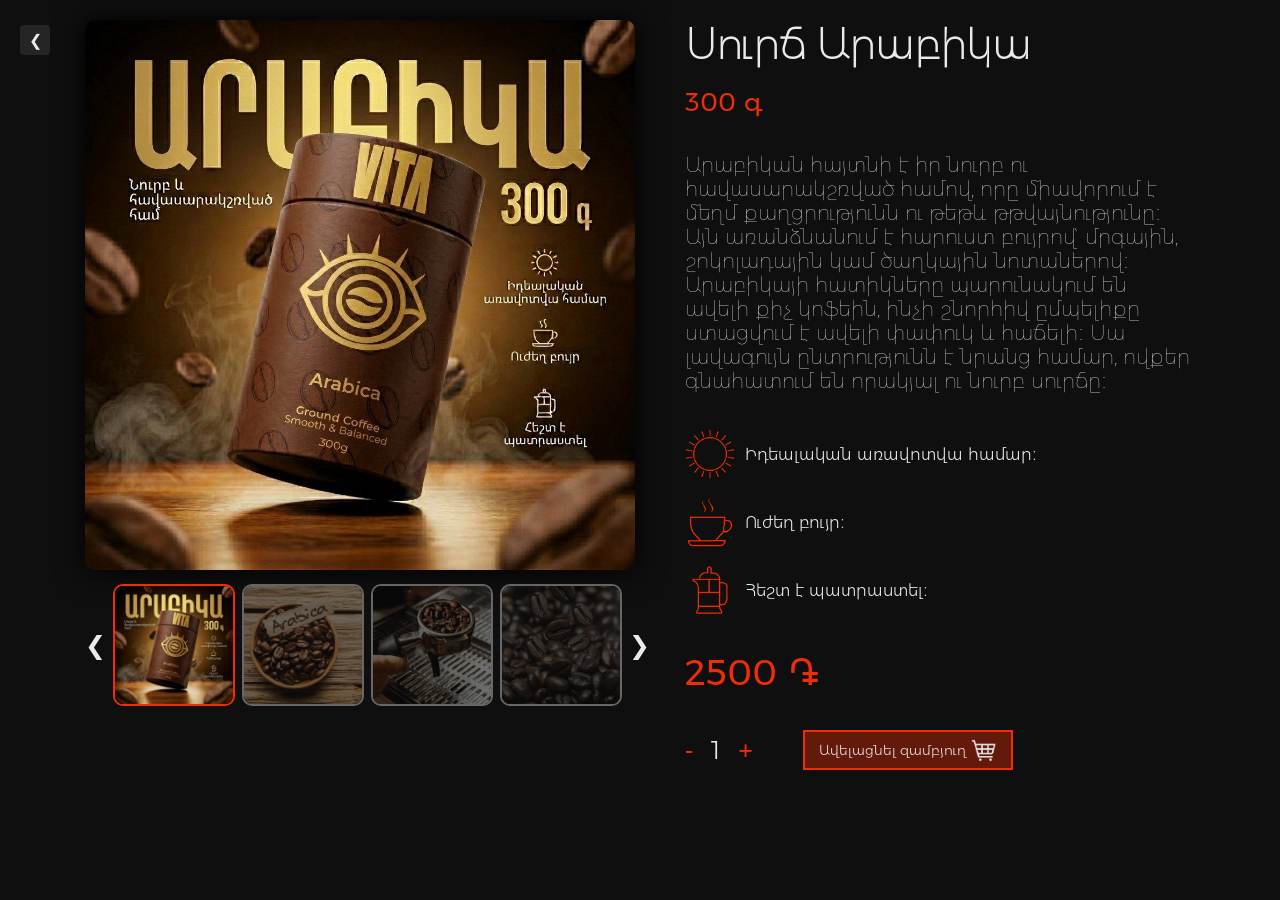
==== Arabica.html @ c27fc443 "first upload" ====
<!DOCTYPE html>
<html lang="en">
<head>
    <meta charset="UTF-8">
    <meta name="viewport" content="width=device-width, initial-scale=1.0">
    <title>Document</title>
    <link rel="stylesheet" href="Arabica.css">
</head>
<body>
    <div class="verev">
        <a href="./index.html#kofener"><div class="het-glavni"><span id="het-glavni">❮</span></div></a>
    </div>
    <video id="zagruzka" src="./VITA/xdfcgvhb.mp4" muted autoplay></video>
    <div class="himn">
        <div>
            <div class="nkar1">
                <img id="nkar" src="./VITA/Arabika.qart.jpg" alt="">
            </div>

            <div class="taki-nkarner">
                <button id="dzax">❮</button>
                <img class="taki aktiv" src="./VITA/Arabika.qart.jpg" alt="">
                <img class="taki" src="./nkar/Arabic.jpg" alt="">
                <img class="taki" src="./nkar/kofe1.jpg" alt="">
                <img class="taki" src="./nkar/kofe2.jpg" alt="">
                <button id="aj">❯</button>
            </div>
        </div>

        <div class="text">
            <h1>Սուրճ Արաբիկա</h1>
            <br>
            <p class="gram">300 գ</p>
            <br><br>
            <p class="bnutagir">Արաբիկան հայտնի է իր նուրբ ու հավասարակշռված համով, որը միավորում է մեղմ քաղցրությունն ու թեթև թթվայնությունը։ Այն առանձնանում է հարուստ բույրով՝ մրգային, շոկոլադային կամ ծաղկային նոտաներով։ Արաբիկայի հատիկները պարունակում են ավելի քիչ կոֆեին, ինչի շնորհիվ ըմպելիքը ստացվում է ավելի փափուկ և հաճելի։ Սա լավագույն ընտրությունն է նրանց համար, ովքեր գնահատում են որակյալ ու նուրբ սուրճը։
</p>
            <br><br>

            <p class="hatkanish"><img width="50" src="./nkar/arev.png" alt=""> Իդեալական առավոտվա համար։</p>
            <br>
            <p class="hatkanish"><img width="50" src="./nkar/bajak-01.png" alt=""> Ուժեղ բույր։</p>
            <br>
            <p class="hatkanish"><img width="50" src="./nkar/jazva-01.png" alt=""> Հեշտ է պատրաստել։</p>
            <br><br>
            <p class="gin">2500 ֏</p>
            <br><br>
            <div id="gnum">
                <div class="qanak">
                    <button id="minus">-</button>
                    <span id="qanak"></span>
                    <button id="plus">+</button>
                </div>
                <button id="zambyux">Ավելացնել զամբյուղ <img width="25" src="./VITA/shopping-cart.png" alt=""></button>
            </div>
        </div>
    </div>
    </body>
    <script src="Arabica.js"></script>
</body>
</html>
---- Arabica.css ----
@font-face {
    font-family: "AtyanDsegh";
    src: url("./font/Montserratarm-Regular.otf") format("truetype");
    font-weight: normal;
    font-style: normal;
}
@font-face {
    font-family: "AtyanDsegh1";
    src: url("./font/Montserratarm-Thin.otf") format("truetype");
    font-weight: normal;
    font-style: normal;
}
@font-face {
    font-family: "AtyanDsegh2";
    src: url("./font/Montserratarm-Light.otf") format("truetype");
    font-weight: normal;
    font-style: normal;
}
*{
    margin: 0;
    padding: 0;
    box-sizing: border-box;
}
body{
    background-color: #0f0f0f;
    padding: 5px 15px 0 15px;
}
.het-glavni{
    margin: 20px 5px;
    width: 30px;
    height: 30px;
    display: flex;
    justify-content: center;
    align-items: center;
    border-radius: 4px;
    background-color: #252525;
    position: fixed;
}
.verev>a{
    color: #eaeaea;
    text-decoration: none;
}
.text>h1{
    font-family: "AtyanDsegh1";
    color: #eaeaea;
    display: flex;
    font-size: 40px;
}
.himn{
    padding: 15px 70px;
    display: flex;

}
.taki-nkarner{
    display: flex;
    align-items: center;
    gap: 7px;
}
#nkar{
    width: 550px;
    box-shadow: 0 0 30px ;
    border-radius: 10px;
    margin-bottom: 10px;
    margin-right: 50px;
}
.taki.aktiv{
    border: 2px solid #f02d06;
    opacity: 1;
}
.taki{
    width: 122px;
    border-radius: 10px;
    border: 2px solid #eaeaea;
    opacity: 0.4;
    cursor: pointer;
}
#dzax,
#aj{
    background: none;
    border: none;
    font-size: 25px;
    color: #eaeaea;
    cursor: pointer;
}
.gram{
    font-family: "AtyanDsegh";
    font-size: 25px;
    color: #f02d06;
}
.bnutagir{
    font-family: "AtyanDsegh1";
    font-size: 20px;
    color: #eaeaea;
}
.hatkanish{
    font-family: "AtyanDsegh2";
    display: flex;
    align-items: center;
    color: #eaeaea;
    gap: 10px;
}
.gin{
    font-family: "AtyanDsegh";
    font-size: 35px;
    color: #f02d06;
}
#gnum{
    display: flex;
}
#minus,
#plus{
    font-size: 25px;
    background: none;
    border: none;
    color: #f02d06;
    cursor: pointer;
}
#qanak{
    font-family: "AtyanDsegh2";
    font-size: 25px;
    color: #eaeaea;
    width: 45px;
    display: flex;
    justify-content: center;
}
.qanak{
    display: flex;
}
#gnum{
    display: flex;
    align-items: center;
    gap: 50px;
}
#zambyux{
    font-family: "AtyanDsegh2";
    width: 210px;
    height: 40px;
    background: #f02d0661;
    border: 2px solid #f02d06;
    color: #eaeaea;
    display: flex;
    justify-content: center;
    align-items: center;
    gap: 5px;
    cursor: pointer;
}
#zagruzka{
    position: fixed;
    top: 0;
    left: 0;
    width: 100%;
    height: 100%;
    object-fit: cover;
    z-index: 9999;
    transition: 0.5s;
}
#zagruzka.pahel{
    opacity: 0;
    visibility: hidden;
}
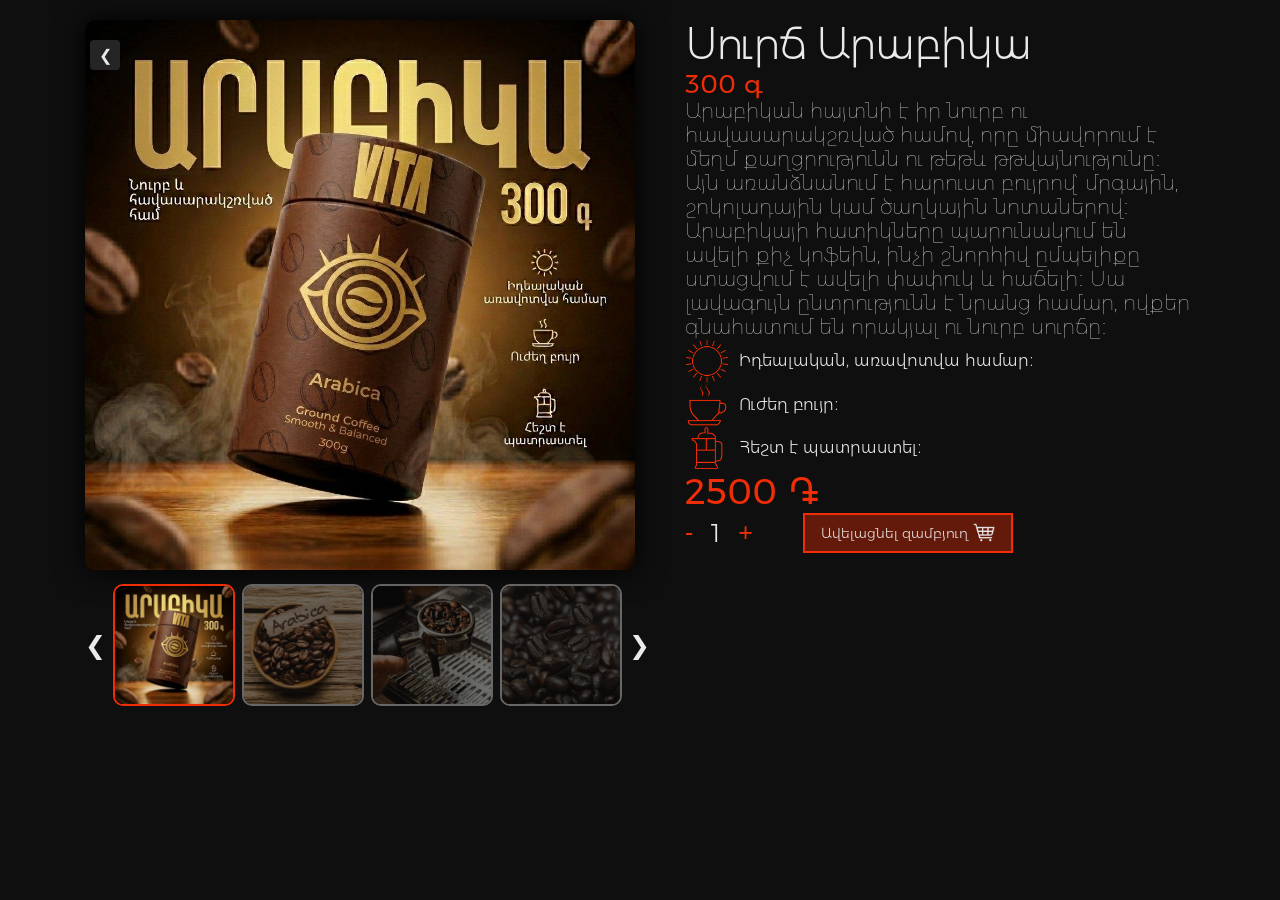
==== commit 0c59a716: "verjnakan" ====
--- a/Arabica.html
+++ b/Arabica.html
@@ -7,54 +7,44 @@
     <link rel="stylesheet" href="Arabica.css">
 </head>
 <body>
-    <div class="verev">
-        <a href="./index.html#kofener"><div class="het-glavni"><span id="het-glavni">❮</span></div></a>
-    </div>
-    <video id="zagruzka" src="./VITA/xdfcgvhb.mp4" muted autoplay></video>
-    <div class="himn">
-        <div>
-            <div class="nkar1">
-                <img id="nkar" src="./VITA/Arabika.qart.jpg" alt="">
+    <video id="zagruzka" src="./VITA/aaaaa.mp4" muted autoplay></video>
+        <div class="himn">
+            <div class="verev">
+                <a href="./index.html#kofener"><div class="het-glavni"><span id="het-glavni">❮</span></div></a>
+            </div>
+            <div class="nkarner">
+                <div class="nkar1">
+                    <img id="nkar" src="./VITA/Arabika.qart.jpg" alt="">
+                </div>
+
+                <div class="taki-nkarner">
+                    <button id="dzax">❮</button>
+                    <img class="taki aktiv" src="./VITA/Arabika.qart.jpg" alt="">
+                    <img class="taki" src="./nkar/Arabic.jpg" alt="">
+                    <img class="taki" src="./nkar/kofe1.jpg" alt="">
+                    <img class="taki" src="./nkar/kofe2.jpg" alt="">
+                    <button id="aj">❯</button>
+                </div>
             </div>
 
-            <div class="taki-nkarner">
-                <button id="dzax">❮</button>
-                <img class="taki aktiv" src="./VITA/Arabika.qart.jpg" alt="">
-                <img class="taki" src="./nkar/Arabic.jpg" alt="">
-                <img class="taki" src="./nkar/kofe1.jpg" alt="">
-                <img class="taki" src="./nkar/kofe2.jpg" alt="">
-                <button id="aj">❯</button>
+            <div class="text">
+                <h1>Սուրճ Արաբիկա</h1>
+                <p class="gram">300 գ</p>
+                <p class="bnutagir">Արաբիկան հայտնի է իր նուրբ ու հավասարակշռված համով, որը միավորում է մեղմ քաղցրությունն ու թեթև թթվայնությունը։ Այն առանձնանում է հարուստ բույրով՝ մրգային, շոկոլադային կամ ծաղկային նոտաներով։ Արաբիկայի հատիկները պարունակում են ավելի քիչ կոֆեին, ինչի շնորհիվ ըմպելիքը ստացվում է ավելի փափուկ և հաճելի։ Սա լավագույն ընտրությունն է նրանց համար, ովքեր գնահատում են որակյալ ու նուրբ սուրճը։</p>
+                <p class="hatkanish"><img style="width: 3.4vw;" src="./nkar/arev.png" alt=""> Իդեալական, առավոտվա համար։</p>
+                <p class="hatkanish"><img style="width: 3.4vw;" src="./nkar/bajak-01.png" alt=""> Ուժեղ բույր։</p>
+                <p class="hatkanish"><img style="width: 3.4vw;" src="./nkar/jazva-01.png" alt=""> Հեշտ է պատրաստել։</p>
+                <p class="gin">2500 ֏</p>
+                <div id="gnum">
+                    <div class="qanak">
+                        <button id="minus">-</button>
+                        <span id="qanak"></span>
+                        <button id="plus">+</button>
+                    </div>
+                    <button id="zambyux">Ավելացնել զամբյուղ <img style="width: 1.7vw;" src="./VITA/shopping-cart.png" alt=""></button>
+                </div>
             </div>
         </div>
-
-        <div class="text">
-            <h1>Սուրճ Արաբիկա</h1>
-            <br>
-            <p class="gram">300 գ</p>
-            <br><br>
-            <p class="bnutagir">Արաբիկան հայտնի է իր նուրբ ու հավասարակշռված համով, որը միավորում է մեղմ քաղցրությունն ու թեթև թթվայնությունը։ Այն առանձնանում է հարուստ բույրով՝ մրգային, շոկոլադային կամ ծաղկային նոտաներով։ Արաբիկայի հատիկները պարունակում են ավելի քիչ կոֆեին, ինչի շնորհիվ ըմպելիքը ստացվում է ավելի փափուկ և հաճելի։ Սա լավագույն ընտրությունն է նրանց համար, ովքեր գնահատում են որակյալ ու նուրբ սուրճը։
-</p>
-            <br><br>
-
-            <p class="hatkanish"><img width="50" src="./nkar/arev.png" alt=""> Իդեալական առավոտվա համար։</p>
-            <br>
-            <p class="hatkanish"><img width="50" src="./nkar/bajak-01.png" alt=""> Ուժեղ բույր։</p>
-            <br>
-            <p class="hatkanish"><img width="50" src="./nkar/jazva-01.png" alt=""> Հեշտ է պատրաստել։</p>
-            <br><br>
-            <p class="gin">2500 ֏</p>
-            <br><br>
-            <div id="gnum">
-                <div class="qanak">
-                    <button id="minus">-</button>
-                    <span id="qanak"></span>
-                    <button id="plus">+</button>
-                </div>
-                <button id="zambyux">Ավելացնել զամբյուղ <img width="25" src="./VITA/shopping-cart.png" alt=""></button>
-            </div>
-        </div>
-    </div>
-    </body>
     <script src="Arabica.js"></script>
 </body>
 </html>
